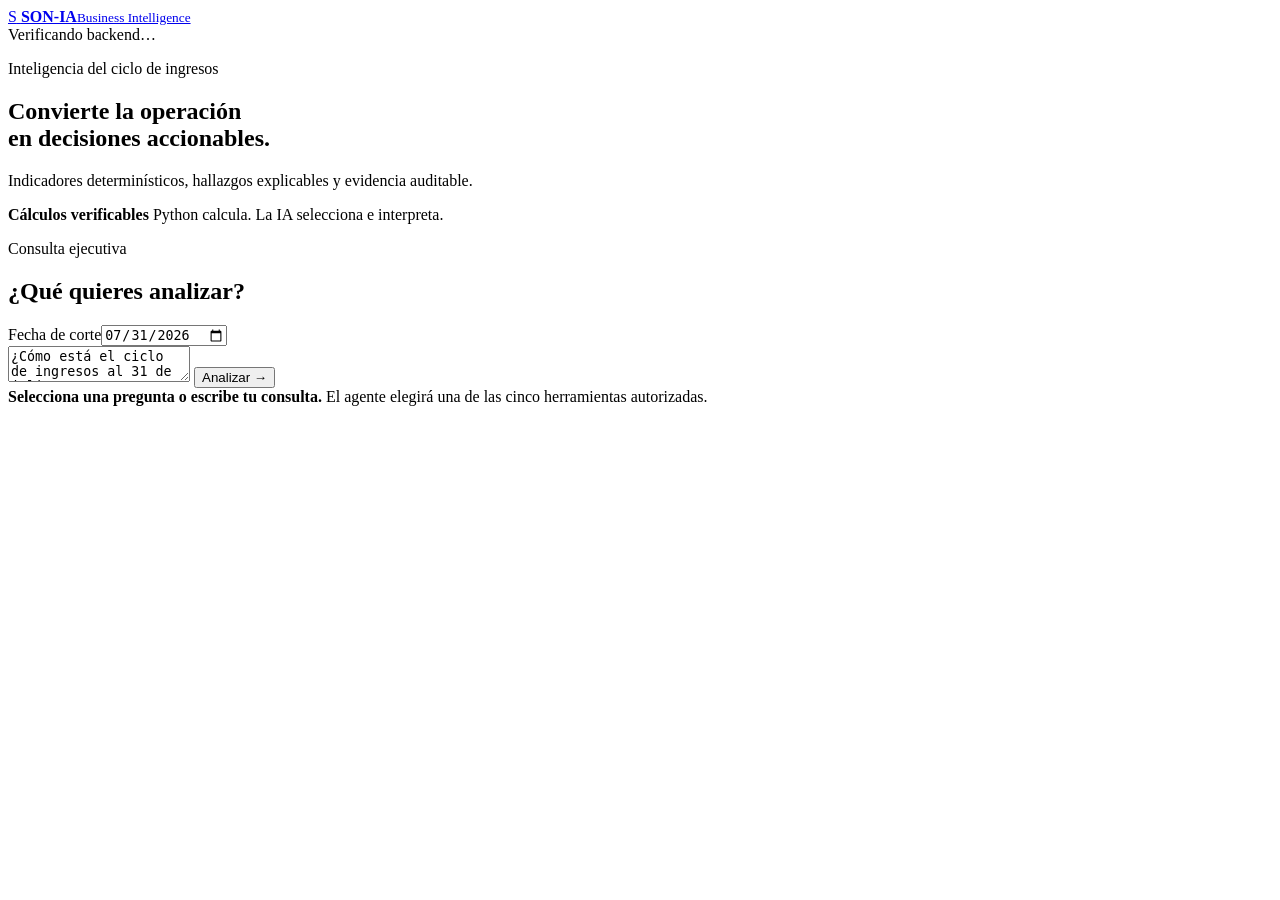
==== Agente BI/FRONT/index.html @ 6d2926f8 "refactor: package and complete standalone BI agent" ====
<!doctype html>
<html lang="es">
  <head>
    <meta charset="utf-8" />
    <meta name="viewport" content="width=device-width, initial-scale=1" />
    <meta name="description" content="SON-IA Business Intelligence Agent" />
    <title>SON-IA · Business Intelligence</title>
    <link rel="stylesheet" href="/assets/app.css" />
    <script src="/assets/app.js" defer></script>
  </head>
  <body>
    <header class="topbar">
      <a class="brand" href="/" aria-label="SON-IA Business Intelligence">
        <span class="brand-mark">S</span>
        <span><strong>SON-IA</strong><small>Business Intelligence</small></span>
      </a>
      <div id="system-status" class="status">Verificando backend…</div>
    </header>

    <main>
      <section class="hero">
        <div>
          <p class="eyebrow">Inteligencia del ciclo de ingresos</p>
          <h1>Convierte la operación<br />en decisiones accionables.</h1>
          <p>Indicadores determinísticos, hallazgos explicables y evidencia auditable.</p>
        </div>
        <div class="trust-card">
          <strong>Cálculos verificables</strong>
          <span>Python calcula. La IA selecciona e interpreta.</span>
        </div>
      </section>

      <section class="query-panel" aria-labelledby="query-title">
        <div class="panel-heading">
          <div><p class="eyebrow">Consulta ejecutiva</p><h2 id="query-title">¿Qué quieres analizar?</h2></div>
          <label>Fecha de corte<input id="as-of-date" type="date" value="2026-07-31" /></label>
        </div>
        <form id="query-form">
          <textarea id="question" maxlength="1000" required>¿Cómo está el ciclo de ingresos al 31 de julio?</textarea>
          <button id="submit-query" type="submit">Analizar <span aria-hidden="true">→</span></button>
        </form>
        <div id="suggestions" class="suggestions" aria-label="Preguntas sugeridas"></div>
      </section>

      <section id="result" class="result" hidden aria-live="polite">
        <article class="answer-card">
          <div class="analysis-meta"><span id="analysis-title"></span><span id="analysis-date"></span></div>
          <p id="answer"></p>
          <small id="execution-mode"></small>
        </article>

        <section aria-labelledby="indicators-title">
          <div class="section-heading"><p class="eyebrow">Indicadores</p><h2 id="indicators-title">Situación al corte</h2></div>
          <div id="kpis" class="kpi-grid"></div>
        </section>

        <div id="visual-components" class="visual-stack"></div>

        <section id="findings-section" class="story-section" hidden>
          <div class="section-heading"><p class="eyebrow">Hallazgos</p><h2>Qué significa</h2></div>
          <div id="findings" class="story-grid"></div>
        </section>
        <section id="actions-section" class="story-section" hidden>
          <div class="section-heading"><p class="eyebrow">Acciones recomendadas</p><h2>Qué debería considerar la gestión</h2></div>
          <div id="actions" class="story-grid"></div>
        </section>
        <section id="alerts-section" class="story-section" hidden>
          <div class="section-heading"><p class="eyebrow">Calidad de información</p><h2>Limitaciones relevantes</h2></div>
          <div id="alerts" class="story-grid"></div>
        </section>

        <details class="trace">
          <summary>Ver evidencia y trazabilidad técnica</summary>
          <div id="trace-summary" class="trace-summary"></div>
          <pre id="raw-json"></pre>
        </details>
      </section>

      <section id="empty-state" class="empty-state">
        <strong>Selecciona una pregunta o escribe tu consulta.</strong>
        <span>El agente elegirá una de las cinco herramientas autorizadas.</span>
      </section>
    </main>
    <div id="toast" class="toast" role="status" aria-live="polite"></div>
  </body>
</html>
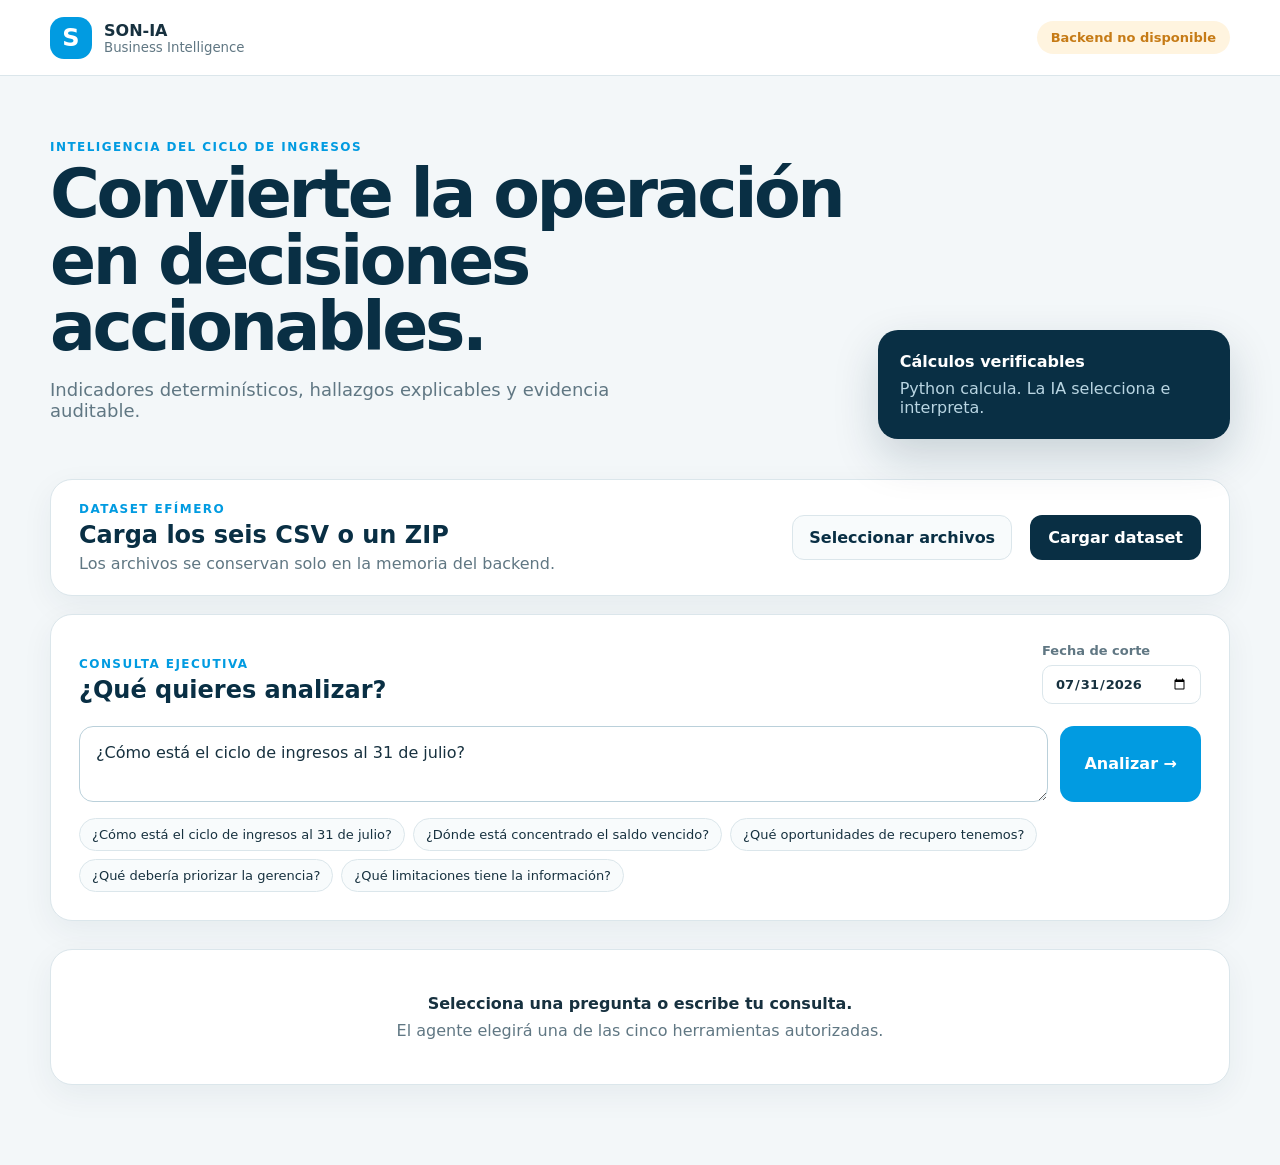
==== commit a45bd1d6: "feat(bi): integrate in-memory dataset Mount the BI router and frontend in the shared runtime. Keep u" ====
--- a/Agente BI/FRONT/index.html
+++ b/Agente BI/FRONT/index.html
@@ -5,12 +5,12 @@
     <meta name="viewport" content="width=device-width, initial-scale=1" />
     <meta name="description" content="SON-IA Business Intelligence Agent" />
     <title>SON-IA · Business Intelligence</title>
-    <link rel="stylesheet" href="/assets/app.css" />
-    <script src="/assets/app.js" defer></script>
+    <link rel="stylesheet" href="assets/app.css?v=__ASSET_VERSION__" />
+    <script src="assets/app.js?v=__ASSET_VERSION__" defer></script>
   </head>
   <body>
     <header class="topbar">
-      <a class="brand" href="/" aria-label="SON-IA Business Intelligence">
+      <a class="brand" href="/" aria-label="Volver al centro de operaciones SON-IA">
         <span class="brand-mark">S</span>
         <span><strong>SON-IA</strong><small>Business Intelligence</small></span>
       </a>
@@ -28,6 +28,24 @@
           <strong>Cálculos verificables</strong>
           <span>Python calcula. La IA selecciona e interpreta.</span>
         </div>
+      </section>
+
+      <section class="dataset-panel" aria-labelledby="dataset-title">
+        <div>
+          <p class="eyebrow">Dataset efímero</p>
+          <h2 id="dataset-title">Carga los seis CSV o un ZIP</h2>
+          <p id="dataset-summary">Los archivos se conservan solo en la memoria del backend.</p>
+        </div>
+        <label class="dataset-picker">
+          <span>Seleccionar archivos</span>
+          <input
+            id="dataset-files"
+            type="file"
+            accept="text/csv,application/zip"
+            multiple
+          />
+        </label>
+        <button id="upload-dataset" type="button">Cargar dataset</button>
       </section>
 
       <section class="query-panel" aria-labelledby="query-title">
--- a/Agente BI/FRONT/assets/app.css
+++ b/Agente BI/FRONT/assets/app.css
@@ -0,0 +1,104 @@
+:root {
+  color-scheme: light;
+  --blue: #019be1;
+  --navy: #092f44;
+  --ink: #17313f;
+  --muted: #607783;
+  --surface: #ffffff;
+  --background: #f3f7f9;
+  --line: #dbe6eb;
+  --green: #087b61;
+  --amber: #c67b16;
+  --red: #b84545;
+  font-family: Inter, ui-sans-serif, system-ui, -apple-system, BlinkMacSystemFont, "Segoe UI", sans-serif;
+}
+
+* { box-sizing: border-box; }
+body { margin: 0; color: var(--ink); background: var(--background); }
+button, input, textarea { font: inherit; }
+.topbar { height: 76px; padding: 0 max(24px, calc((100vw - 1180px) / 2)); display: flex; align-items: center; justify-content: space-between; background: var(--surface); border-bottom: 1px solid var(--line); }
+.brand { display: flex; gap: 12px; align-items: center; color: inherit; text-decoration: none; }
+.brand-mark { display: grid; place-items: center; width: 42px; height: 42px; border-radius: 14px; background: var(--blue); color: white; font-size: 24px; font-weight: 800; }
+.brand strong, .brand small { display: block; }
+.brand small { color: var(--muted); }
+.status { padding: 9px 14px; border-radius: 999px; color: var(--amber); background: #fff4df; font-size: 13px; font-weight: 700; }
+.status.ready { color: var(--green); background: #e7f7f2; }
+main { width: min(1180px, calc(100% - 40px)); margin: 0 auto 80px; }
+.hero { display: flex; justify-content: space-between; gap: 30px; align-items: end; padding: 64px 0 40px; }
+.hero h1 { margin: 7px 0 14px; font-size: clamp(38px, 6vw, 68px); line-height: .98; letter-spacing: -.05em; color: var(--navy); }
+.hero p { color: var(--muted); max-width: 650px; font-size: 18px; }
+.eyebrow { margin: 0 !important; color: var(--blue) !important; text-transform: uppercase; letter-spacing: .12em; font-size: 12px !important; font-weight: 800; }
+.trust-card { min-width: 280px; padding: 22px; border-radius: 20px; background: var(--navy); color: white; box-shadow: 0 18px 45px rgba(9, 47, 68, .18); }
+.trust-card strong, .trust-card span { display: block; }
+.trust-card span { margin-top: 8px; color: #b9d5e2; }
+.query-panel, .dataset-panel, .answer-card, .visual-card, .trace, .empty-state { background: var(--surface); border: 1px solid var(--line); border-radius: 22px; box-shadow: 0 10px 32px rgba(20, 58, 75, .06); }
+.dataset-panel { display: grid; grid-template-columns: 1fr auto auto; gap: 18px; align-items: center; margin-bottom: 18px; padding: 22px 28px; }
+.dataset-panel h2 { margin: 5px 0; }
+.dataset-panel p:last-child { margin: 0; color: var(--muted); }
+.dataset-picker { display: inline-grid; place-items: center; padding: 12px 16px; border: 1px solid var(--line); border-radius: 12px; background: #f8fbfc; color: var(--navy); font-weight: 800; cursor: pointer; }
+.dataset-picker input { width: 1px; height: 1px; overflow: hidden; opacity: 0; position: absolute; }
+#upload-dataset { padding: 13px 18px; border: 0; border-radius: 12px; background: var(--navy); color: white; font-weight: 800; cursor: pointer; }
+#upload-dataset:disabled { opacity: .55; cursor: wait; }
+.query-panel { padding: 28px; }
+.panel-heading, .section-heading, .analysis-meta { display: flex; justify-content: space-between; gap: 24px; align-items: end; }
+h2, h3 { color: var(--navy); }
+.panel-heading h2, .section-heading h2 { margin: 5px 0 0; }
+.panel-heading label { color: var(--muted); font-size: 13px; font-weight: 700; }
+input[type="date"] { display: block; margin-top: 7px; padding: 10px 12px; border: 1px solid var(--line); border-radius: 10px; color: var(--ink); }
+form { display: grid; grid-template-columns: 1fr auto; gap: 12px; margin-top: 22px; }
+textarea { min-height: 76px; resize: vertical; padding: 16px; border: 1px solid #bad0da; border-radius: 14px; color: var(--ink); }
+textarea:focus, input:focus { outline: 3px solid rgba(1, 155, 225, .18); border-color: var(--blue); }
+form button { align-self: stretch; padding: 0 24px; border: 0; border-radius: 14px; background: var(--blue); color: white; font-weight: 800; cursor: pointer; }
+form button:disabled { opacity: .55; cursor: wait; }
+.suggestions { display: flex; flex-wrap: wrap; gap: 8px; margin-top: 16px; }
+.suggestions button { padding: 8px 12px; border: 1px solid var(--line); border-radius: 999px; background: #f8fbfc; color: var(--ink); cursor: pointer; font-size: 13px; }
+.result { display: grid; gap: 34px; margin-top: 28px; }
+.answer-card { padding: 28px; border-left: 5px solid var(--blue); }
+.analysis-meta span:first-child { font-weight: 800; color: var(--navy); }
+.analysis-meta span:last-child, .answer-card small { color: var(--muted); }
+.answer-card > p { font-size: 19px; line-height: 1.65; }
+.kpi-grid { display: grid; grid-template-columns: repeat(auto-fit, minmax(205px, 1fr)); gap: 14px; margin-top: 16px; }
+.kpi-card { padding: 20px; border: 1px solid var(--line); border-radius: 18px; background: var(--surface); }
+.kpi-card span, .kpi-card small { display: block; color: var(--muted); }
+.kpi-card strong { display: block; margin: 9px 0; color: var(--navy); font-size: 27px; }
+.visual-stack { display: grid; gap: 18px; }
+.visual-card { padding: 24px; }
+.visual-card header h3 { margin: 0; }
+.visual-card header p { color: var(--muted); }
+.bars { display: grid; gap: 14px; margin-top: 20px; }
+.bar-label { display: flex; justify-content: space-between; gap: 12px; font-size: 14px; }
+.bar-label span { color: var(--muted); }
+.bar-track { height: 10px; margin-top: 7px; overflow: hidden; border-radius: 999px; background: #e8f0f3; }
+.bar-track span { display: block; height: 100%; border-radius: inherit; background: linear-gradient(90deg, var(--blue), #5ac9ef); }
+.table-wrap { overflow-x: auto; margin-top: 18px; }
+table { width: 100%; border-collapse: collapse; }
+th, td { padding: 12px; border-bottom: 1px solid var(--line); text-align: left; white-space: nowrap; }
+th { color: var(--muted); font-size: 12px; text-transform: uppercase; letter-spacing: .05em; }
+.story-grid { display: grid; grid-template-columns: repeat(auto-fit, minmax(260px, 1fr)); gap: 14px; margin-top: 16px; }
+.story-card { padding: 20px; border-radius: 17px; background: white; border: 1px solid var(--line); }
+.story-card h3 { margin-top: 0; }
+.story-card p { line-height: 1.55; }
+.story-card small { color: var(--muted); line-height: 1.5; }
+.story-card.action { border-top: 4px solid var(--green); }
+.story-card.alert { border-top: 4px solid var(--amber); }
+.story-card.finding { border-top: 4px solid var(--blue); }
+.trace { padding: 0 22px; }
+.trace summary { padding: 20px 0; cursor: pointer; color: var(--navy); font-weight: 800; }
+.trace-summary { display: flex; flex-wrap: wrap; gap: 12px; }
+.trace-summary span { padding: 10px; border-radius: 10px; background: #eef4f6; font-size: 12px; }
+.trace-summary strong { display: block; margin-bottom: 4px; }
+pre { max-height: 520px; overflow: auto; padding: 18px; border-radius: 12px; background: #0b2635; color: #d8edf6; font-size: 12px; }
+.empty-state { margin-top: 28px; padding: 44px; text-align: center; }
+.empty-state strong, .empty-state span { display: block; }
+.empty-state span { margin-top: 8px; color: var(--muted); }
+.toast { position: fixed; right: 24px; bottom: 24px; max-width: 420px; padding: 15px 18px; border-radius: 12px; background: var(--navy); color: white; transform: translateY(120px); opacity: 0; transition: .2s ease; }
+.toast.visible { transform: translateY(0); opacity: 1; }
+[hidden] { display: none !important; }
+@media (max-width: 760px) {
+  .dataset-panel { grid-template-columns: 1fr; align-items: stretch; }
+  .hero, .panel-heading { align-items: stretch; flex-direction: column; }
+  .trust-card { min-width: 0; }
+  form { grid-template-columns: 1fr; }
+  form button { min-height: 50px; }
+  .analysis-meta, .bar-label { align-items: flex-start; flex-direction: column; }
+}
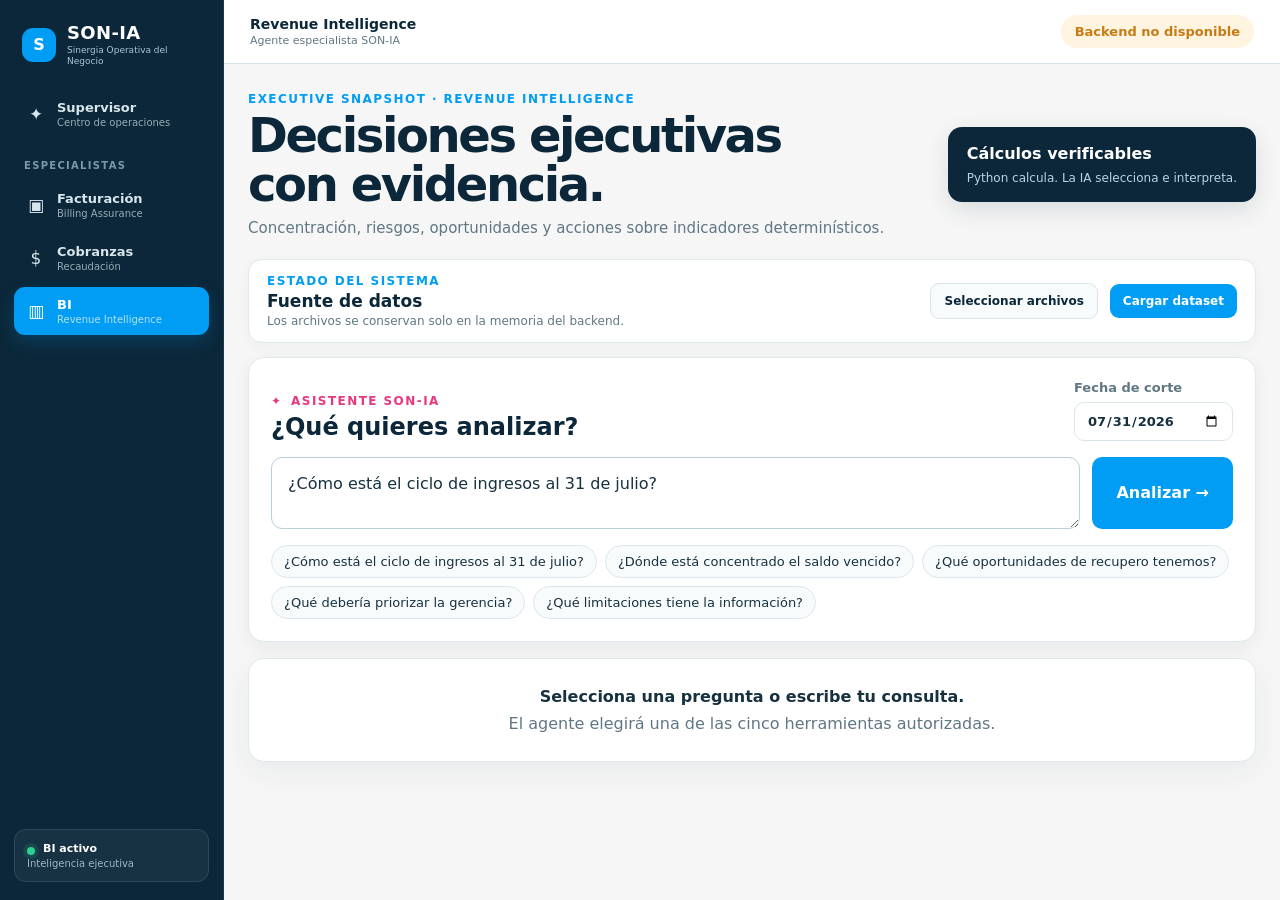
==== commit 85849c4a: "feat: deliver SON-IA visual MVP and billing integration fix" ====
--- a/Agente BI/FRONT/index.html
+++ b/Agente BI/FRONT/index.html
@@ -6,23 +6,40 @@
     <meta name="description" content="SON-IA Business Intelligence Agent" />
     <title>SON-IA · Business Intelligence</title>
     <link rel="stylesheet" href="assets/app.css?v=__ASSET_VERSION__" />
+    <script src="/assets/safe-markdown.js?v=__ASSET_VERSION__" defer></script>
     <script src="assets/app.js?v=__ASSET_VERSION__" defer></script>
   </head>
   <body>
-    <header class="topbar">
-      <a class="brand" href="/" aria-label="Volver al centro de operaciones SON-IA">
-        <span class="brand-mark">S</span>
-        <span><strong>SON-IA</strong><small>Business Intelligence</small></span>
-      </a>
-      <div id="system-status" class="status">Verificando backend…</div>
-    </header>
+    <div class="sonia-product">
+      <aside class="product-rail" aria-label="Ecosistema SON-IA">
+        <a class="rail-brand" href="/" aria-label="Ir al Supervisor SON-IA">
+          <span class="rail-mark" aria-hidden="true">S</span>
+          <span><strong>SON-IA</strong><small>Sinergia Operativa del Negocio</small></span>
+        </a>
+        <nav class="ecosystem-nav" aria-label="Agentes SON-IA">
+          <a href="/"><span aria-hidden="true">✦</span><span><strong>Supervisor</strong><small>Centro de operaciones</small></span></a>
+          <p>Especialistas</p>
+          <a href="/agents/billing/index.html"><span aria-hidden="true">▣</span><span><strong>Facturación</strong><small>Billing Assurance</small></span></a>
+          <a href="/agents/collections/index.html"><span aria-hidden="true">$</span><span><strong>Cobranzas</strong><small>Recaudación</small></span></a>
+          <a class="active" href="/bi/" aria-current="page"><span aria-hidden="true">▥</span><span><strong>BI</strong><small>Revenue Intelligence</small></span></a>
+        </nav>
+        <div class="rail-status"><span aria-hidden="true"></span><strong>BI activo</strong><small>Inteligencia ejecutiva</small></div>
+      </aside>
+
+      <div class="agent-app">
+        <header class="topbar">
+          <a class="brand" href="/" aria-label="Volver al centro de operaciones SON-IA">
+            <span><strong>Revenue Intelligence</strong><small>Agente especialista SON-IA</small></span>
+          </a>
+          <div id="system-status" class="status">Verificando backend…</div>
+        </header>
 
     <main>
       <section class="hero">
         <div>
-          <p class="eyebrow">Inteligencia del ciclo de ingresos</p>
-          <h1>Convierte la operación<br />en decisiones accionables.</h1>
-          <p>Indicadores determinísticos, hallazgos explicables y evidencia auditable.</p>
+          <p class="eyebrow">Executive snapshot · Revenue Intelligence</p>
+          <h1>Decisiones ejecutivas<br />con evidencia.</h1>
+          <p>Concentración, riesgos, oportunidades y acciones sobre indicadores determinísticos.</p>
         </div>
         <div class="trust-card">
           <strong>Cálculos verificables</strong>
@@ -32,8 +49,8 @@
 
       <section class="dataset-panel" aria-labelledby="dataset-title">
         <div>
-          <p class="eyebrow">Dataset efímero</p>
-          <h2 id="dataset-title">Carga los seis CSV o un ZIP</h2>
+          <p class="eyebrow">Estado del sistema</p>
+          <h2 id="dataset-title">Fuente de datos</h2>
           <p id="dataset-summary">Los archivos se conservan solo en la memoria del backend.</p>
         </div>
         <label class="dataset-picker">
@@ -50,7 +67,7 @@
 
       <section class="query-panel" aria-labelledby="query-title">
         <div class="panel-heading">
-          <div><p class="eyebrow">Consulta ejecutiva</p><h2 id="query-title">¿Qué quieres analizar?</h2></div>
+          <div><p class="eyebrow assistant-label"><span aria-hidden="true">✦</span> Asistente SON-IA</p><h2 id="query-title">¿Qué quieres analizar?</h2></div>
           <label>Fecha de corte<input id="as-of-date" type="date" value="2026-07-31" /></label>
         </div>
         <form id="query-form">
@@ -63,8 +80,11 @@
       <section id="result" class="result" hidden aria-live="polite">
         <article class="answer-card">
           <div class="analysis-meta"><span id="analysis-title"></span><span id="analysis-date"></span></div>
-          <p id="answer"></p>
-          <small id="execution-mode"></small>
+          <div id="answer" class="agent-markdown"></div>
+          <div class="execution-origin">
+            <span id="ai-badge" class="ai-badge" hidden>✦ Hecho con IA</span>
+            <small id="execution-mode"></small>
+          </div>
         </article>
 
         <section aria-labelledby="indicators-title">
@@ -100,5 +120,7 @@
       </section>
     </main>
     <div id="toast" class="toast" role="status" aria-live="polite"></div>
+      </div>
+    </div>
   </body>
 </html>
--- a/Agente BI/FRONT/assets/app.css
+++ b/Agente BI/FRONT/assets/app.css
@@ -1,11 +1,17 @@
 :root {
   color-scheme: light;
-  --blue: #019be1;
-  --navy: #092f44;
+  --movistar-blue: #019df4;
+  --movistar-pink: #e63780;
+  --movistar-navy: #0b2739;
+  --movistar-blue-soft: #e6f5fd;
+  --movistar-grey-soft: #f6f6f6;
+  --white: #ffffff;
+  --blue: var(--movistar-blue);
+  --navy: var(--movistar-navy);
   --ink: #17313f;
   --muted: #607783;
-  --surface: #ffffff;
-  --background: #f3f7f9;
+  --surface: var(--white);
+  --background: var(--movistar-grey-soft);
   --line: #dbe6eb;
   --green: #087b61;
   --amber: #c67b16;
@@ -56,7 +62,14 @@
 .answer-card { padding: 28px; border-left: 5px solid var(--blue); }
 .analysis-meta span:first-child { font-weight: 800; color: var(--navy); }
 .analysis-meta span:last-child, .answer-card small { color: var(--muted); }
-.answer-card > p { font-size: 19px; line-height: 1.65; }
+.answer-card > .agent-markdown { font-size: 19px; line-height: 1.65; }
+.agent-markdown > :first-child { margin-top: 0; }
+.agent-markdown > :last-child { margin-bottom: 0; }
+.agent-markdown ul, .agent-markdown ol { margin: 10px 0; padding-left: 24px; }
+.agent-markdown li + li { margin-top: 7px; }
+.agent-markdown code { padding: 2px 5px; border-radius: 5px; background: #edf4f8; font-size: .9em; }
+.execution-origin { display: flex; align-items: center; flex-wrap: wrap; gap: 10px; }
+.ai-badge { display: inline-flex; align-items: center; padding: 6px 10px; border: 1px solid #9edfcf; border-radius: 999px; background: #e7f7f2; color: var(--green); font-size: 12px; font-weight: 800; letter-spacing: .02em; }
 .kpi-grid { display: grid; grid-template-columns: repeat(auto-fit, minmax(205px, 1fr)); gap: 14px; margin-top: 16px; }
 .kpi-card { padding: 20px; border: 1px solid var(--line); border-radius: 18px; background: var(--surface); }
 .kpi-card span, .kpi-card small { display: block; color: var(--muted); }
@@ -100,5 +113,104 @@
   .trust-card { min-width: 0; }
   form { grid-template-columns: 1fr; }
   form button { min-height: 50px; }
-  .analysis-meta, .bar-label { align-items: flex-start; flex-direction: column; }
-}
+  .analysis-meta, .bar-label, .execution-origin { align-items: flex-start; flex-direction: column; }
+}
+
+/* SON-IA Visual MVP: shared product shell and executive hierarchy. */
+.sonia-product { min-height: 100vh; }
+.product-rail {
+  position: fixed;
+  inset: 0 auto 0 0;
+  z-index: 20;
+  width: 224px;
+  display: flex;
+  flex-direction: column;
+  padding: 22px 14px 18px;
+  color: #fff;
+  background: var(--movistar-navy);
+  border-right: 1px solid rgba(255,255,255,.08);
+}
+.rail-brand { display: flex; align-items: center; gap: 11px; padding: 0 8px 22px; color: #fff; text-decoration: none; }
+.rail-brand > span:last-child { min-width: 0; }
+.rail-brand strong, .rail-brand small { display: block; }
+.rail-brand strong { font-size: 18px; letter-spacing: .02em; }
+.rail-brand small { margin-top: 2px; color: #aac5d3; font-size: 9px; line-height: 1.25; }
+.rail-mark { flex: 0 0 34px; display: grid; place-items: center; width: 34px; height: 34px; border-radius: 11px; background: var(--movistar-blue); color: #fff; font-weight: 850; }
+.ecosystem-nav { display: grid; gap: 5px; scrollbar-width: none; }
+.ecosystem-nav::-webkit-scrollbar { display: none; }
+.ecosystem-nav > p { margin: 17px 10px 5px; color: #7899aa; font-size: 10px; font-weight: 800; letter-spacing: .13em; text-transform: uppercase; }
+.ecosystem-nav a { display: grid; grid-template-columns: 24px 1fr; gap: 9px; align-items: center; min-height: 48px; padding: 8px 10px; border-radius: 11px; color: #d7e5ec; text-decoration: none; }
+.ecosystem-nav a:hover, .ecosystem-nav a:focus-visible { background: rgba(255,255,255,.08); outline: none; }
+.ecosystem-nav a.active { color: #fff; background: var(--movistar-blue); box-shadow: 0 7px 18px rgba(1,157,244,.2); }
+.ecosystem-nav a > span:first-child { text-align: center; font-size: 17px; }
+.ecosystem-nav strong, .ecosystem-nav small { display: block; }
+.ecosystem-nav strong { font-size: 13px; }
+.ecosystem-nav small { margin-top: 2px; color: inherit; opacity: .7; font-size: 10px; }
+.rail-status { margin-top: auto; padding: 12px; border: 1px solid rgba(255,255,255,.1); border-radius: 12px; background: rgba(255,255,255,.05); }
+.rail-status > span { float: left; width: 8px; height: 8px; margin: 5px 8px 0 0; border-radius: 50%; background: #2ecf92; box-shadow: 0 0 0 4px rgba(46,207,146,.12); }
+.rail-status strong, .rail-status small { display: block; }
+.rail-status strong { font-size: 11px; }
+.rail-status small { margin-top: 3px; color: #9db9c7; font-size: 10px; }
+.agent-app { min-width: 0; margin-left: 224px; }
+.agent-app .topbar { height: 64px; padding: 0 26px; }
+.agent-app .brand strong { color: var(--movistar-navy); font-size: 14px; }
+.agent-app .brand small { margin-top: 2px; font-size: 11px; }
+.agent-app main { width: min(1160px, calc(100% - 48px)); margin-bottom: 52px; }
+.agent-app .hero { align-items: center; padding: 28px 0 22px; }
+.agent-app .hero h1 { margin: 5px 0 10px; font-size: clamp(32px, 4vw, 48px); line-height: 1.02; }
+.agent-app .hero p { margin: 0; font-size: 15px; }
+.agent-app .trust-card { min-width: 250px; padding: 17px 19px; border-radius: 14px; box-shadow: 0 8px 24px rgba(11,39,57,.12); }
+.agent-app .trust-card span { font-size: 12px; }
+.agent-app .dataset-panel { grid-template-columns: 1fr auto auto; gap: 12px; margin-bottom: 14px; padding: 14px 18px; border-radius: 14px; box-shadow: 0 3px 14px rgba(11,39,57,.04); }
+.agent-app .dataset-panel h2 { margin: 3px 0; font-size: 17px; }
+.agent-app .dataset-panel p:last-child { font-size: 12px; }
+.agent-app .dataset-picker, .agent-app #upload-dataset { padding: 10px 13px; border-radius: 9px; font-size: 12px; }
+.agent-app #upload-dataset { background: var(--movistar-blue); }
+.agent-app .query-panel { padding: 22px; border-radius: 16px; box-shadow: 0 5px 18px rgba(11,39,57,.06); }
+.agent-app .panel-heading h2 { font-size: 24px; }
+.assistant-label { color: var(--movistar-pink) !important; }
+.assistant-label span { margin-right: 3px; }
+.agent-app form { margin-top: 16px; }
+.agent-app textarea { min-height: 66px; border-radius: 11px; }
+.agent-app form button { border-radius: 10px; background: var(--movistar-blue); }
+.agent-app .answer-card { border-left-color: var(--movistar-pink); }
+.agent-app .ai-badge { border-color: #f0b1ce; color: #a91e60; background: #fff0f7; }
+.agent-app .query-panel,
+.agent-app .dataset-panel,
+.agent-app .answer-card,
+.agent-app .visual-card,
+.agent-app .trace,
+.agent-app .empty-state { border-color: #dfe8ed; }
+.agent-app .kpi-card { padding: 17px; border-radius: 14px; box-shadow: 0 2px 10px rgba(11,39,57,.035); }
+.agent-app .kpi-card strong { font-size: 25px; }
+.agent-app .story-card { border-radius: 13px; }
+.agent-app .story-card.alert { border-top-color: #d38b1d; background: #fffbf3; }
+.agent-app .empty-state { margin-top: 16px; padding: 28px; border-radius: 16px; }
+.agent-app button:focus-visible,
+.agent-app a:focus-visible,
+.agent-app input:focus-visible,
+.agent-app textarea:focus-visible { outline: 3px solid rgba(1,157,244,.25); outline-offset: 2px; }
+
+@media (max-width: 980px) {
+  .product-rail { width: 194px; }
+  .agent-app { margin-left: 194px; }
+  .ecosystem-nav small, .rail-brand small { display: none; }
+  .agent-app .hero { align-items: stretch; flex-direction: column; }
+  .agent-app .trust-card { min-width: 0; }
+}
+
+@media (max-width: 820px) {
+  .product-rail { position: relative; inset: auto; width: 100%; min-height: 0; padding: 10px 12px; }
+  .rail-brand { padding: 0 4px 10px; }
+  .rail-brand small, .rail-status, .ecosystem-nav > p, .ecosystem-nav small { display: none; }
+  .ecosystem-nav { display: grid; grid-template-columns: repeat(4, minmax(0, 1fr)); gap: 5px; }
+  .ecosystem-nav a { display: flex; justify-content: center; min-height: 42px; padding: 6px; }
+  .ecosystem-nav a > span:first-child { font-size: 14px; }
+  .ecosystem-nav strong { font-size: 10px; }
+  .agent-app { margin-left: 0; }
+  .agent-app .topbar { height: 56px; padding: 0 16px; }
+  .agent-app main { width: min(100% - 24px, 1160px); }
+  .agent-app .hero { padding: 20px 0 16px; }
+  .agent-app .hero h1 { font-size: 32px; }
+  .agent-app .dataset-panel { grid-template-columns: 1fr; }
+}
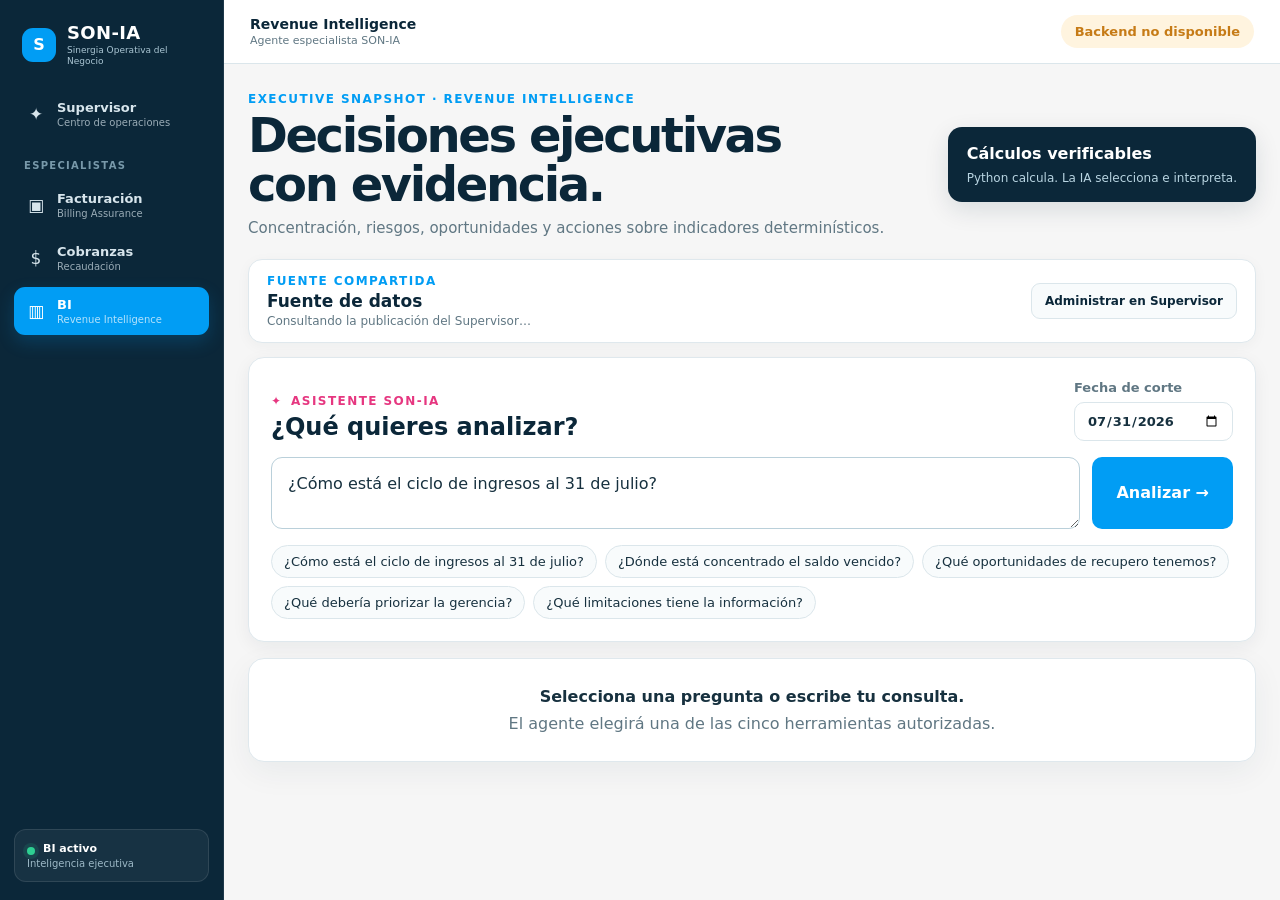
==== commit 3eda16f9: "feat(supervisor): centralize dataset uploads" ====
--- a/Agente BI/FRONT/index.html
+++ b/Agente BI/FRONT/index.html
@@ -49,20 +49,11 @@
 
       <section class="dataset-panel" aria-labelledby="dataset-title">
         <div>
-          <p class="eyebrow">Estado del sistema</p>
+          <p class="eyebrow">Fuente compartida</p>
           <h2 id="dataset-title">Fuente de datos</h2>
-          <p id="dataset-summary">Los archivos se conservan solo en la memoria del backend.</p>
+          <p id="dataset-summary">Consultando la publicación del Supervisor…</p>
         </div>
-        <label class="dataset-picker">
-          <span>Seleccionar archivos</span>
-          <input
-            id="dataset-files"
-            type="file"
-            accept="text/csv,application/zip"
-            multiple
-          />
-        </label>
-        <button id="upload-dataset" type="button">Cargar dataset</button>
+        <a class="dataset-picker" href="/">Administrar en Supervisor</a>
       </section>
 
       <section class="query-panel" aria-labelledby="query-title">
--- a/Agente BI/FRONT/assets/app.css
+++ b/Agente BI/FRONT/assets/app.css
@@ -38,13 +38,10 @@
 .trust-card strong, .trust-card span { display: block; }
 .trust-card span { margin-top: 8px; color: #b9d5e2; }
 .query-panel, .dataset-panel, .answer-card, .visual-card, .trace, .empty-state { background: var(--surface); border: 1px solid var(--line); border-radius: 22px; box-shadow: 0 10px 32px rgba(20, 58, 75, .06); }
-.dataset-panel { display: grid; grid-template-columns: 1fr auto auto; gap: 18px; align-items: center; margin-bottom: 18px; padding: 22px 28px; }
+.dataset-panel { display: grid; grid-template-columns: 1fr auto; gap: 18px; align-items: center; margin-bottom: 18px; padding: 22px 28px; }
 .dataset-panel h2 { margin: 5px 0; }
 .dataset-panel p:last-child { margin: 0; color: var(--muted); }
-.dataset-picker { display: inline-grid; place-items: center; padding: 12px 16px; border: 1px solid var(--line); border-radius: 12px; background: #f8fbfc; color: var(--navy); font-weight: 800; cursor: pointer; }
-.dataset-picker input { width: 1px; height: 1px; overflow: hidden; opacity: 0; position: absolute; }
-#upload-dataset { padding: 13px 18px; border: 0; border-radius: 12px; background: var(--navy); color: white; font-weight: 800; cursor: pointer; }
-#upload-dataset:disabled { opacity: .55; cursor: wait; }
+.dataset-picker { display: inline-grid; place-items: center; padding: 12px 16px; border: 1px solid var(--line); border-radius: 12px; background: #f8fbfc; color: var(--navy); font-weight: 800; text-decoration: none; }
 .query-panel { padding: 28px; }
 .panel-heading, .section-heading, .analysis-meta { display: flex; justify-content: space-between; gap: 24px; align-items: end; }
 h2, h3 { color: var(--navy); }
@@ -161,11 +158,10 @@
 .agent-app .hero p { margin: 0; font-size: 15px; }
 .agent-app .trust-card { min-width: 250px; padding: 17px 19px; border-radius: 14px; box-shadow: 0 8px 24px rgba(11,39,57,.12); }
 .agent-app .trust-card span { font-size: 12px; }
-.agent-app .dataset-panel { grid-template-columns: 1fr auto auto; gap: 12px; margin-bottom: 14px; padding: 14px 18px; border-radius: 14px; box-shadow: 0 3px 14px rgba(11,39,57,.04); }
+.agent-app .dataset-panel { grid-template-columns: 1fr auto; gap: 12px; margin-bottom: 14px; padding: 14px 18px; border-radius: 14px; box-shadow: 0 3px 14px rgba(11,39,57,.04); }
 .agent-app .dataset-panel h2 { margin: 3px 0; font-size: 17px; }
 .agent-app .dataset-panel p:last-child { font-size: 12px; }
-.agent-app .dataset-picker, .agent-app #upload-dataset { padding: 10px 13px; border-radius: 9px; font-size: 12px; }
-.agent-app #upload-dataset { background: var(--movistar-blue); }
+.agent-app .dataset-picker { padding: 10px 13px; border-radius: 9px; font-size: 12px; }
 .agent-app .query-panel { padding: 22px; border-radius: 16px; box-shadow: 0 5px 18px rgba(11,39,57,.06); }
 .agent-app .panel-heading h2 { font-size: 24px; }
 .assistant-label { color: var(--movistar-pink) !important; }
